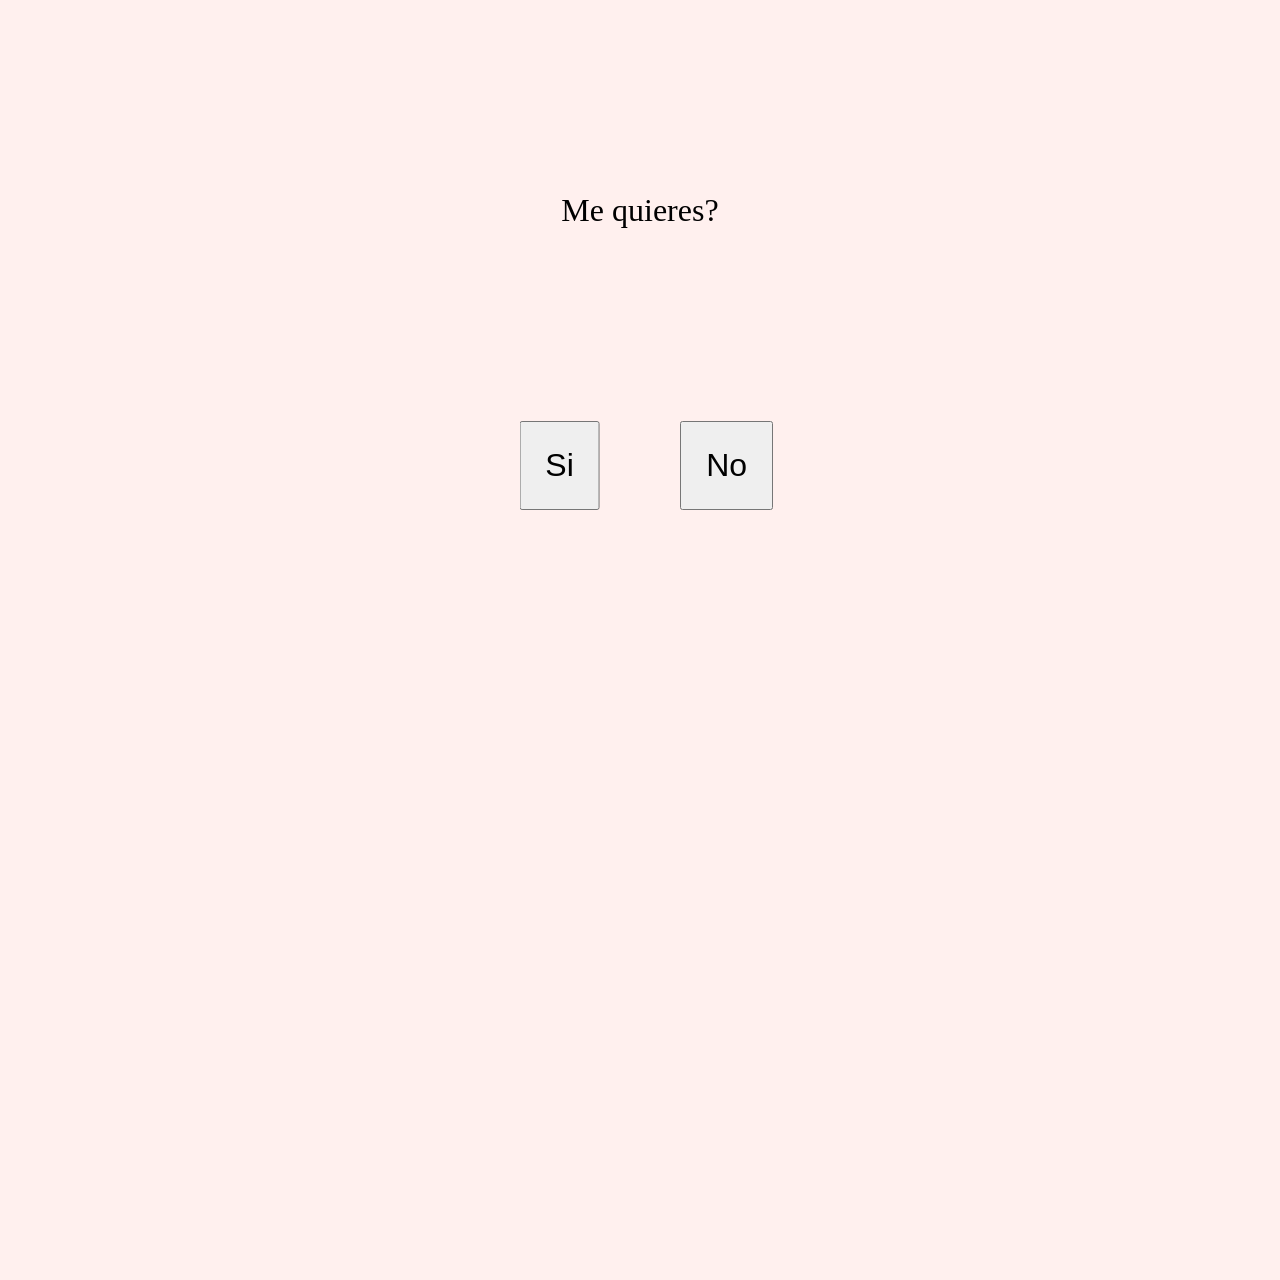
==== index.html @ 9729d96f "Add files via upload" ====
<!DOCTYPE html>
<html lang="en">
<head>
    <meta charset="UTF-8">
    <meta name="viewport" content="width=device-width, initial-scale=1.0">
    <title>Declara</title>
    <link rel="stylesheet" href="estilos.css">
</head>
<body>
    
    <div class="contenedor">
        <p>Me quieres?</p>
        <button id="yesBtn">Si</button>
        <button id="noBtn">No</button>
    </div>

    <script src="index.js"></script>

</body>
</html>
---- estilos.css ----
*{
    margin: 0%;
}
.contenedor{
    background-color: #fff0ee;
    width: 100vw;
    height: 100vw;
    text-align: center;
}

p{
    font-size: xx-large;
    padding: 15%;
}

button{
    font-size: xx-large;
    padding: 0.75em;
}

#yesBtn{
    transform: translate(-100%,0);
}
#noBtn{
    position: absolute;
}
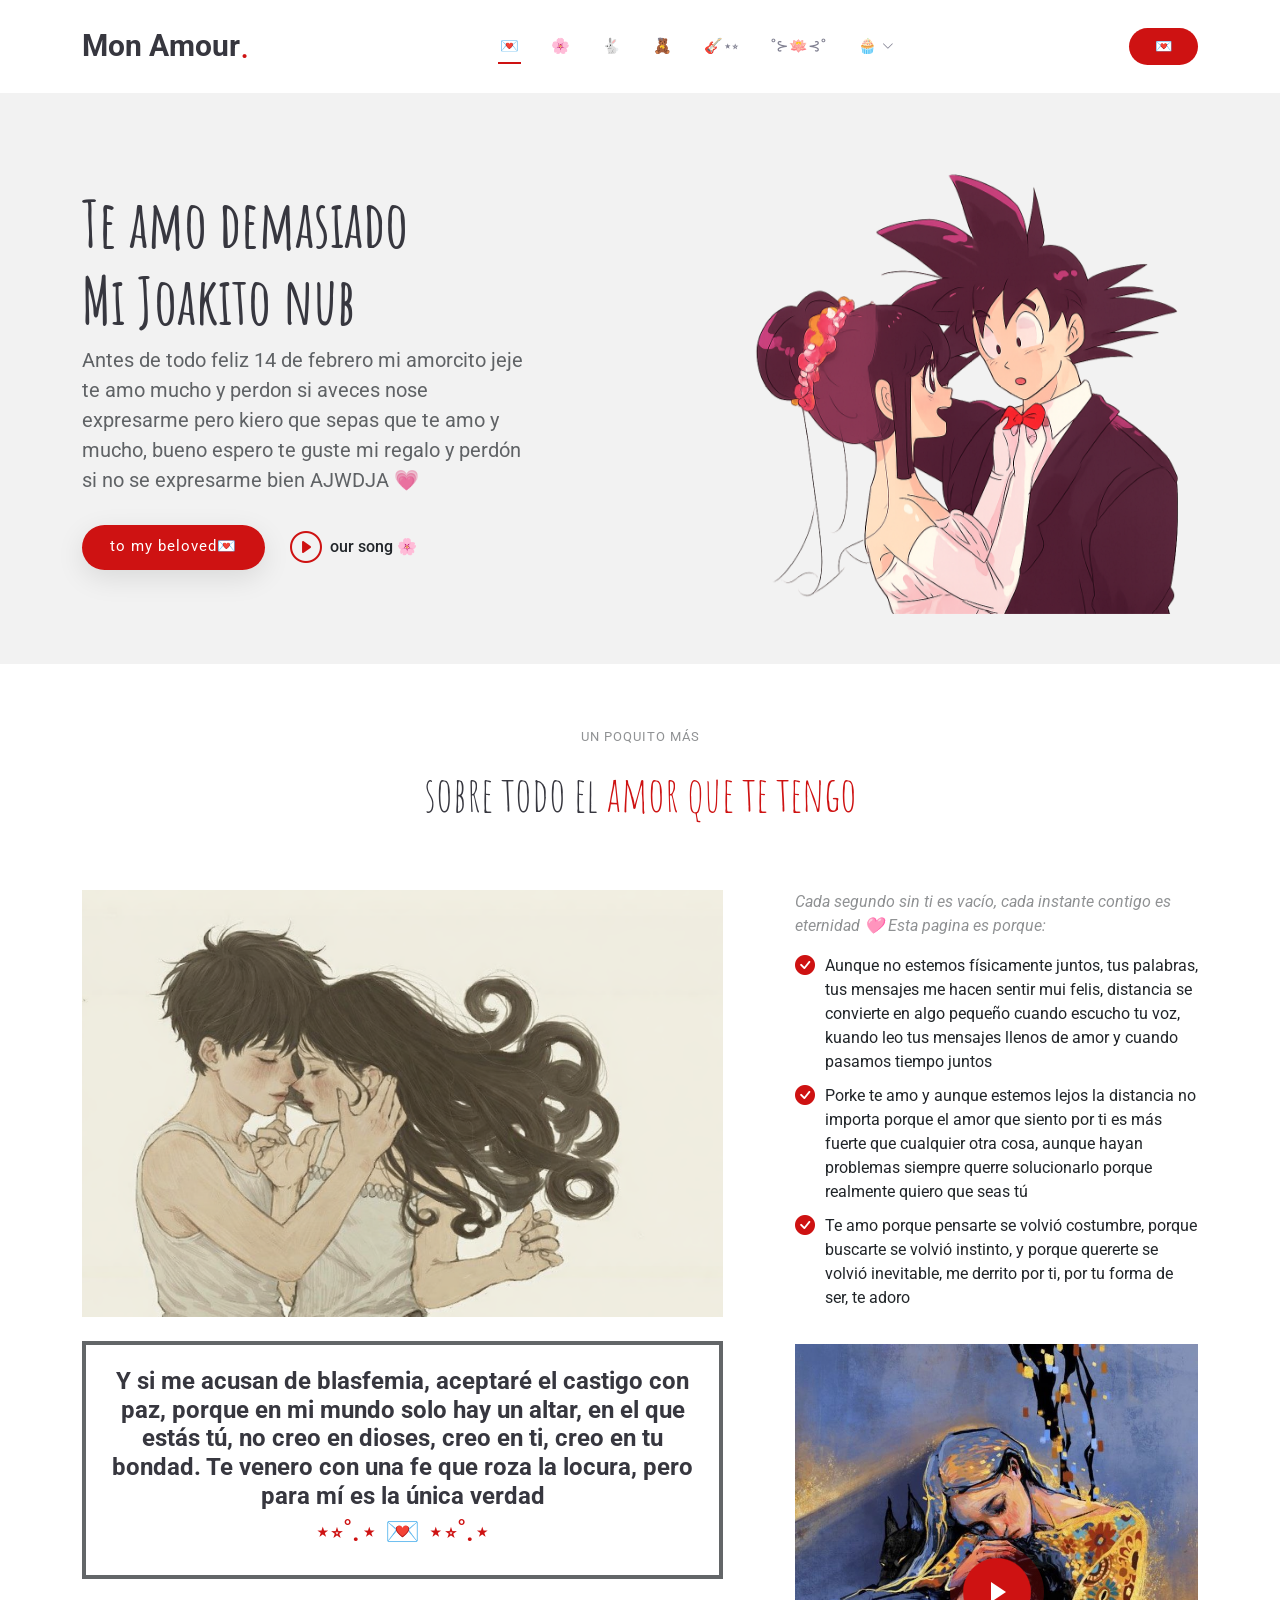
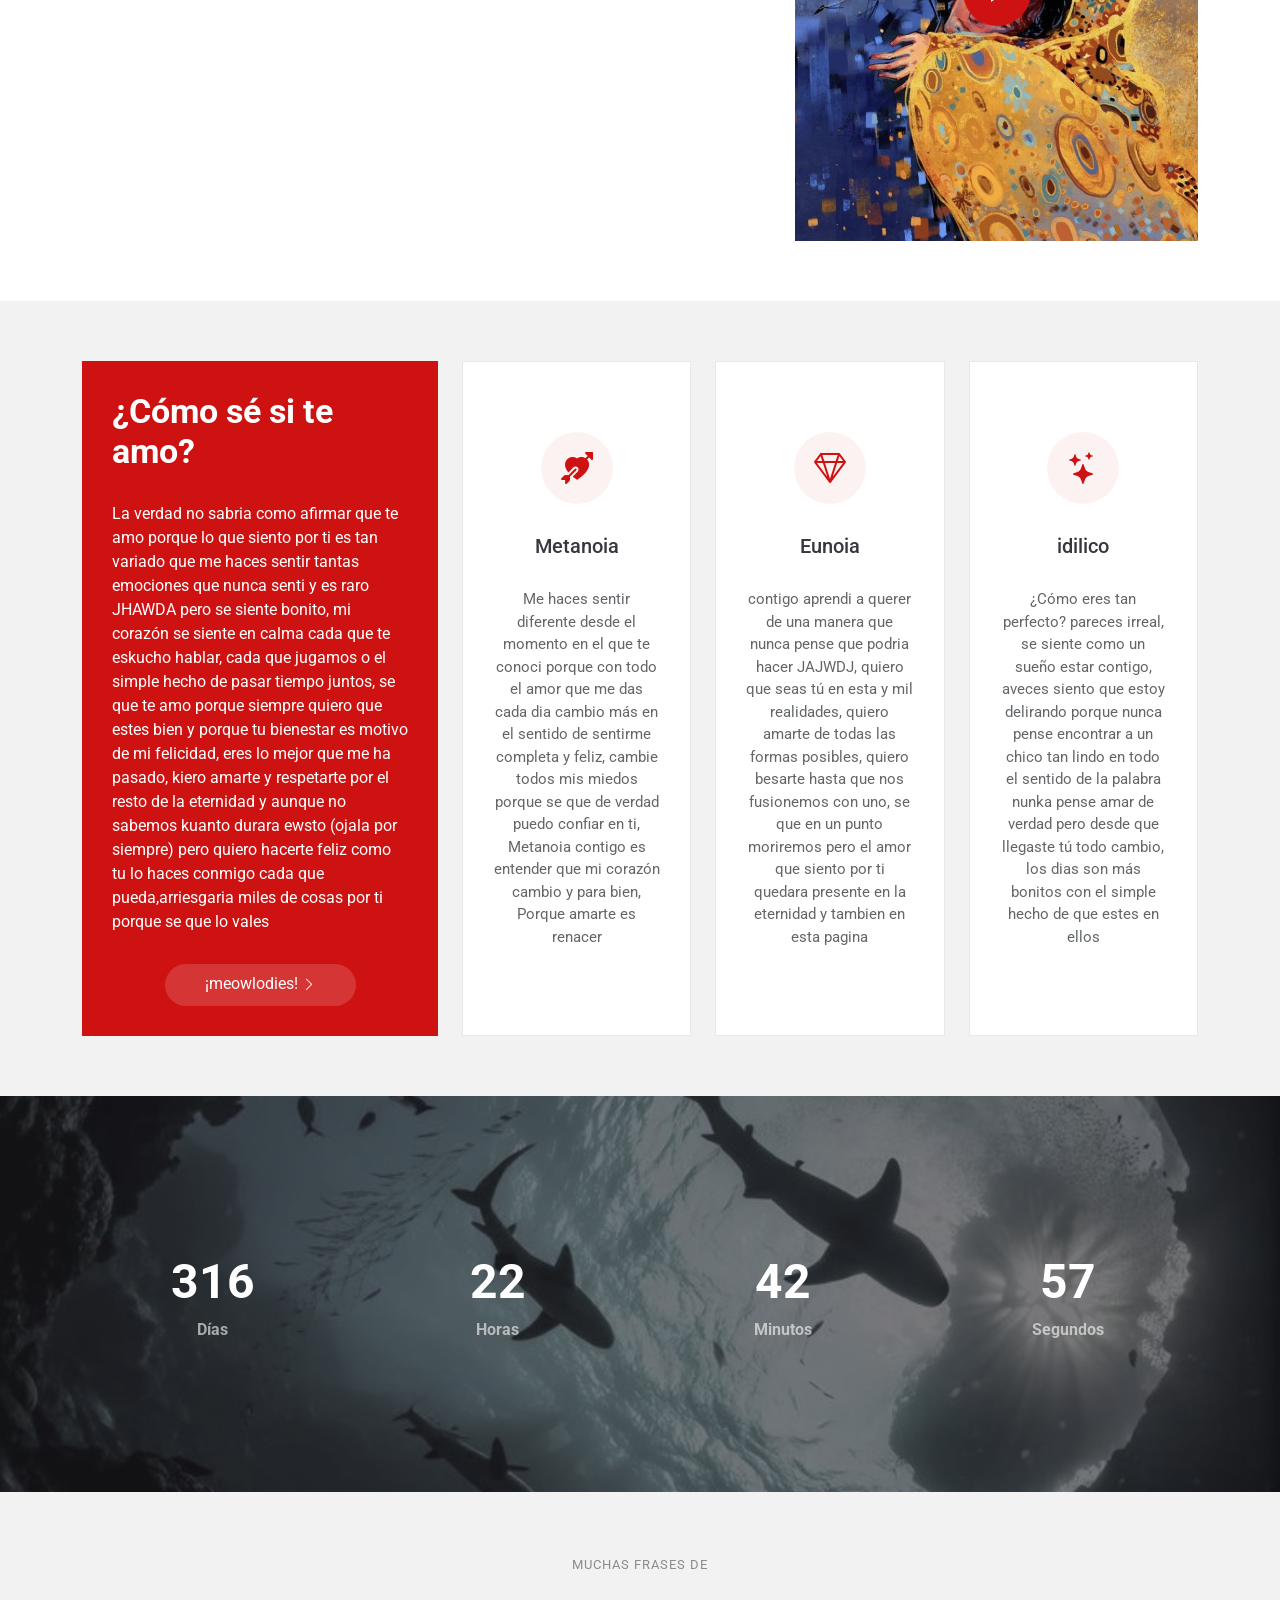
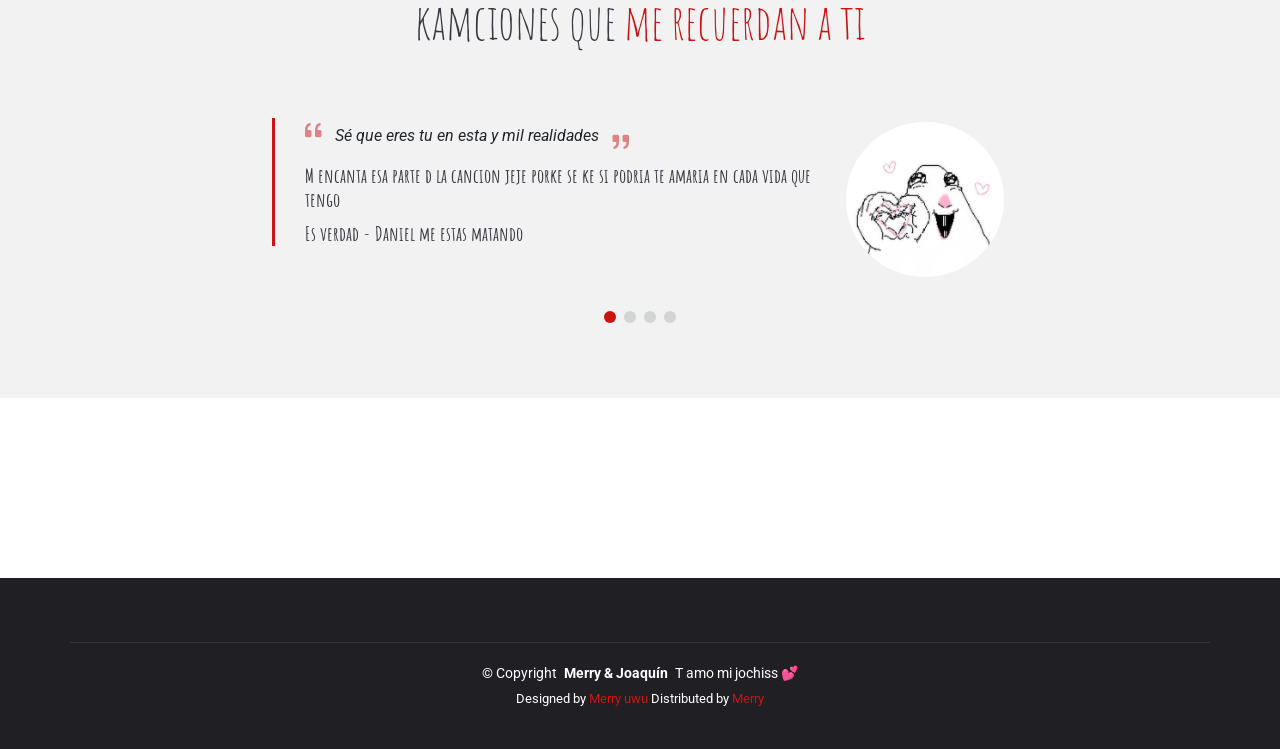
==== commit b5840beb: "Rename index.html.html to index.html" ====
--- a/index.html
+++ b/index.html
@@ -1,20 +1,512 @@
-<!DOCTYPE html>
-<html lang="en">
-<head>
-    <meta charset="UTF-8">
-    <meta name="viewport" content="width=device-width, initial-scale=1.0">
-    <title>Declara</title>
-    <link rel="stylesheet" href="estilos.css">
-</head>
-<body>
-    
-    <div class="contenedor">
-        <p>Me quieres?</p>
-        <button id="yesBtn">Si</button>
-        <button id="noBtn">No</button>
-    </div>
-
-    <script src="index.js"></script>
-
-</body>
-</html>+<!DOCTYPE html>
+<html lang="en">
+
+<head>
+  <meta charset="utf-8">
+  <meta content="width=device-width, initial-scale=1.0" name="viewport">
+  <title> We our love history :3 </title>
+  <meta name="description" content="">
+  <meta name="keywords" content="">
+
+  <!-- Favicons -->
+  <link href="assets/img/favicon.png" rel="icon">
+  <link href="assets/img/apple-touch-icon.png" rel="apple-touch-icon">
+
+  <!-- Fonts -->
+  <link href="https://fonts.googleapis.com" rel="preconnect">
+  <link href="https://fonts.gstatic.com" rel="preconnect" crossorigin>
+  <link href="https://fonts.googleapis.com/css2?family=Roboto:ital,wght@0,100;0,300;0,400;0,500;0,700;0,900;1,100;1,300;1,400;1,500;1,700;1,900&family=Inter:wght@100;200;300;400;500;600;700;800;900&family=Amatic+SC:wght@400;700&display=swap" rel="stylesheet">
+
+  <!-- Vendor CSS Files -->
+  <link href="assets/vendor/bootstrap/css/bootstrap.min.css" rel="stylesheet">
+  <link href="assets/vendor/bootstrap-icons/bootstrap-icons.css" rel="stylesheet">
+  <link href="assets/vendor/aos/aos.css" rel="stylesheet">
+  <link href="assets/vendor/glightbox/css/glightbox.min.css" rel="stylesheet">
+  <link href="assets/vendor/swiper/swiper-bundle.min.css" rel="stylesheet">
+
+  <!-- Main CSS File -->
+  <link href="assets/css/main.css" rel="stylesheet">
+
+</head>
+
+<body class="index-page">
+
+  <header id="header" class="header d-flex align-items-center sticky-top">
+    <div class="container position-relative d-flex align-items-center justify-content-between">
+
+      <a href="index.html" class="logo d-flex align-items-center me-auto me-xl-0">
+        
+        <h1 class="sitename">Mon Amour</h1>
+        <span>.</span>
+      </a>
+
+      <nav id="navmenu" class="navmenu">
+        <ul>
+          <li><a href="#hero" class="active">💌<br></a></li>
+          <li><a href="#about">🌸
+          </a></li>
+          <li><a href="#menu">🐇</a></li>
+          <li><a href="#events">🧸ྀི</a></li>
+          <li><a href="#chefs">🎸⋆⭒</a></li>
+          <li><a href="#gallery">˚⊱🪷⊰˚</a></li>
+          <li class="dropdown"><a href="#"><span>🧁</span> <i class="bi bi-chevron-down toggle-dropdown"></i></a>
+            <ul>
+              
+              <li class="dropdown"><a href="#"><span>Te amo</span> <i class="bi bi-chevron-down toggle-dropdown"></i></a>
+                <ul>
+                  <li><a href="#">Je t'aime</a></li>
+                  <li><a href="#">Ich liebe dich </a></li>
+                  <li><a href="#">i luv u</a></li>
+                  <li><a href="#">Ti amo</a></li>
+                  <li><a href="#">	사랑해</a></li>
+                
+          
+        </ul>
+        <i class="mobile-nav-toggle d-xl-none bi bi-list"></i>
+      </nav>
+
+      <a class="btn-getstarted" 
+   href="https://www.canva.com/design/DAHBDj-_yIk/v9g2vZJjevJDPWXimKAJOQ/view?utm_content=DAHBDj-_yIk&utm_campaign=designshare&utm_medium=link2&utm_source=uniquelinks&utlId=hd960846d90" 
+   target="_blank">
+   💌
+</a>
+
+    </div>
+  </header>
+
+  <main class="main">
+
+    <!-- Hero Section -->
+    <section id="hero" class="hero section light-background">
+
+      <div class="container">
+        <div class="row gy-4 justify-content-center justify-content-lg-between">
+          <div class="col-lg-5 order-2 order-lg-1 d-flex flex-column justify-content-center">
+            <h1 data-aos="fade-up">Te amo demasiado<br>Mi Joakito nub</h1>
+            <p data-aos="fade-up" data-aos-delay="100"> Antes de todo feliz 14 de febrero mi amorcito jeje te amo mucho y perdon si aveces 
+              nose expresarme pero kiero que sepas que te amo y mucho, bueno espero te guste mi regalo y perdón si no se expresarme bien AJWDJA 💗</p>
+            <div class="d-flex" data-aos="fade-up" data-aos-delay="200">
+              <a href="https://www.canva.com/design/DAHBELWsvGw/0u6KFoJ2QHKPb7CMr80EHg/view?utm_content=DAHBELWsvGw&utm_campaign=designshare&utm_medium=link2&utm_source=uniquelinks&utlId=h9de03d7d93" 
+              class="btn-get-started">to my beloved💌</a>
+              <a href="https://www.youtube.com/watch?v=PzS-tVjSMoI" class="glightbox btn-watch-video d-flex align-items-center">
+                <i class="bi bi-play-circle"></i><span>our song 🌸</span></a>
+            </div>
+          </div>
+          <div class="col-lg-5 order-1 order-lg-2 hero-img" data-aos="zoom-out">
+            <img src="assets/img/hero-img.png" class="img-fluid animated" alt="">
+          </div>
+        </div>
+      </div>
+
+    </section><!-- /Hero Section -->
+
+    <!-- About Section -->
+    <section id="about" class="about section">
+
+      <!-- Section Title -->
+      <div class="container section-title" data-aos="fade-up">
+        <h2>Un poquito más<br></h2>
+        <p><span>sobre todo el</span> <span class="description-title">amor que te tengo</span></p>
+      </div><!-- End Section Title -->
+
+      <div class="container">
+
+        <div class="row gy-4">
+          <div class="col-lg-7" data-aos="fade-up" data-aos-delay="100">
+            <img src="assets/img/about.jpg" class="img-fluid mb-4" alt="">
+            <div class="book-a-table">
+              <h3>Y si me acusan de blasfemia, aceptaré el castigo con paz, porque en mi mundo solo hay un altar, 
+                en el que estás tú, no creo en dioses, creo en ti, creo en tu bondad. Te venero con una fe que roza
+                 la locura, pero para mí es la única verdad</h3>               
+              <p>⋆⭒˚.⋆ 💌 ⋆⭒˚.⋆</p>
+            </div>
+          </div>
+          <div class="col-lg-5" data-aos="fade-up" data-aos-delay="250">
+            <div class="content ps-0 ps-lg-5">
+              <p class="fst-italic">
+                Cada segundo sin ti es vacío, cada instante contigo es eternidad 🩷 Esta pagina es porque:
+              </p>
+              <ul>
+                <li><i class="bi bi-check-circle-fill"></i> <span>Aunque no estemos físicamente juntos, tus palabras, tus 
+                  mensajes me hacen sentir mui felis, distancia se convierte en algo pequeño cuando escucho tu voz,
+                   kuando leo tus mensajes llenos de amor y cuando pasamos tiempo juntos </span></li>
+                <li><i class="bi bi-check-circle-fill"></i> <span>Porke te amo y aunque estemos lejos la distancia no importa porque el amor que siento
+                  por ti es más fuerte que cualquier otra cosa, aunque hayan problemas siempre querre solucionarlo porque realmente quiero que seas tú</span></li>
+                <li><i class="bi bi-check-circle-fill"></i> <span> Te amo porque pensarte se volvió costumbre, porque buscarte se volvió instinto,
+                   y porque quererte se volvió inevitable, me derrito por ti, por tu forma de ser, te adoro</span></li>
+              </ul>
+
+
+              <div class="position-relative mt-4">
+                <img src="assets/img/about-2.jpg" class="img-fluid" alt="">
+                <a href="https://www.youtube.com/embed/_YKWaS3HUAc" class="glightbox pulsating-play-btn"></a>
+              </div>
+            </div>
+          </div>
+        </div>
+
+      </div>
+
+    </section><!-- /About Section -->
+
+    <!-- Why Us Section -->
+    <section id="why-us" class="why-us section light-background">
+
+      <div class="container">
+
+        <div class="row gy-4">
+
+          <div class="col-lg-4" data-aos="fade-up" data-aos-delay="100">
+            <div class="why-box">
+              <h3>¿Cómo sé si te amo?</h3>
+              <p>
+                La verdad no sabria como afirmar que te amo porque lo que siento por ti es tan variado que me haces sentir tantas emociones que nunca 
+                senti y es raro JHAWDA pero se siente bonito, mi corazón se siente en calma cada que te eskucho hablar, cada que jugamos o el simple hecho
+                de pasar tiempo juntos, se que te amo porque siempre quiero que estes bien y porque tu bienestar es motivo de mi felicidad, eres lo mejor que
+                me ha pasado, kiero amarte y respetarte por el resto de la eternidad y aunque no sabemos kuanto durara ewsto (ojala por siempre) pero quiero
+                hacerte feliz como tu lo haces conmigo cada que pueda,arriesgaria miles de cosas por ti porque se que lo vales
+              </p>
+              <div class="text-center">
+  <a href="https://open.spotify.com/playlist/7JTodyPuOC0SJUJpk6Oinr?si=8c2cbea75aff45b1&pt=927c32060ab1d3a945c72fba9094b8d1" 
+     class="more-btn" 
+     target="_blank">
+     <span>¡meowlodies!</span> 
+     <i class="bi bi-chevron-right"></i>
+  </a>
+</div>
+            </div>
+          </div><!-- End Why Box -->
+
+          <div class="col-lg-8 d-flex align-items-stretch">
+            <div class="row gy-4" data-aos="fade-up" data-aos-delay="200">
+
+              <div class="col-xl-4">
+                <div class="icon-box d-flex flex-column justify-content-center align-items-center">
+                  <i class="bi bi-arrow-through-heart-fill"></i>
+                  <h4>Metanoia</h4>
+                  <p> Me haces sentir diferente desde el momento en el que te conoci porque con todo el amor que me das cada dia 
+                    cambio más en el sentido de sentirme completa y feliz, cambie todos mis miedos porque se que de verdad puedo
+                    confiar en ti, Metanoia contigo es entender que mi corazón cambio y para bien, Porque amarte es renacer
+                  </p>
+                </div>
+              </div><!-- End Icon Box -->
+
+              <div class="col-xl-4" data-aos="fade-up" data-aos-delay="300">
+                <div class="icon-box d-flex flex-column justify-content-center align-items-center">
+                  <i class="bi bi-gem"></i>
+                  <h4>Eunoia</h4>
+                  <p>contigo aprendi a querer de una manera que nunca pense que podria hacer JAJWDJ, quiero que seas tú en esta y mil 
+                    realidades, quiero amarte de todas las formas posibles, quiero besarte hasta que nos fusionemos con uno,
+                    se que en un punto moriremos pero el amor que siento por ti quedara presente en la eternidad y 
+                    tambien en esta pagina 
+                  </p>
+                </div>
+              </div><!-- End Icon Box -->
+
+              <div class="col-xl-4" data-aos="fade-up" data-aos-delay="400">
+                <div class="icon-box d-flex flex-column justify-content-center align-items-center">
+                  <i class="bi bi-stars"></i>
+                  <h4>idilico</h4>
+                  <p>¿Cómo eres tan perfecto? pareces irreal, se siente como un sueño estar contigo, aveces siento que
+                    estoy delirando porque nunca pense encontrar a un chico tan lindo en todo el sentido de la palabra
+                    nunka pense amar de verdad pero desde que llegaste tú todo cambio, los dias son más bonitos con el simple
+                    hecho de que estes en ellos 
+                  </p> 
+                </div>
+              </div><!-- End Icon Box -->
+
+            </div>
+          </div>
+
+        </div>
+
+      </div>
+
+    </section><!-- /Why Us Section -->
+
+   <!-- Stats Section -->
+<section id="stats" class="stats section dark-background">
+
+  <img src="assets/img/stats-bg.jpg" alt="" data-aos="fade-in">
+
+  <div class="container position-relative" data-aos="fade-up" data-aos-delay="100">
+
+    <div class="row gy-4">
+
+      <div class="col-lg-3 col-md-6">
+        <div class="stats-item text-center w-100 h-100">
+          <span id="days">0</span>
+          <p>Días</p>
+        </div>
+      </div><!-- End Stats Item -->
+
+      <div class="col-lg-3 col-md-6">
+        <div class="stats-item text-center w-100 h-100">
+          <span id="hours">0</span>
+          <p>Horas</p>
+        </div>
+      </div><!-- End Stats Item -->
+
+      <div class="col-lg-3 col-md-6">
+        <div class="stats-item text-center w-100 h-100">
+          <span id="minutes">0</span>
+          <p>Minutos</p>
+        </div>
+      </div><!-- End Stats Item -->
+
+      <div class="col-lg-3 col-md-6">
+        <div class="stats-item text-center w-100 h-100">
+          <span id="seconds">0</span>
+          <p>Segundos</p>
+        </div>
+      </div><!-- End Stats Item -->
+
+    </div>
+  </div>
+</section>
+
+<!-- Script del contador -->
+<script>
+  function updateCounter() {
+    const startDate = new Date("2026-01-23T00:30:00").getTime();
+    const now = new Date().getTime();
+    const diff = now - startDate;
+
+    if (diff < 0) {
+      document.getElementById("days").innerText = 0;
+      document.getElementById("hours").innerText = 0;
+      document.getElementById("minutes").innerText = 0;
+      document.getElementById("seconds").innerText = 0;
+      return;
+    }
+
+    const days = Math.floor(diff / (1000 * 60 * 60 * 24));
+    const hours = Math.floor((diff % (1000 * 60 * 60 * 24)) / (1000 * 60 * 60));
+    const minutes = Math.floor((diff % (1000 * 60 * 60)) / (1000 * 60));
+    const seconds = Math.floor((diff % (1000 * 60)) / 1000);
+
+    document.getElementById("days").innerText = days;
+    document.getElementById("hours").innerText = hours;
+    document.getElementById("minutes").innerText = minutes;
+    document.getElementById("seconds").innerText = seconds;
+  }
+
+  setInterval(updateCounter, 1000);
+  updateCounter();
+</script>
+
+        </div>
+
+      </div>
+
+    </section><!-- /Menu Section -->
+
+    <!-- Testimonials Section -->
+    <section id="testimonials" class="testimonials section light-background">
+
+      <!-- Section Title -->
+      <div class="container section-title" data-aos="fade-up">
+        <h2>muchas frases de</h2>
+        <p>kamciones que<span class="description-title"> me recuerdan a ti</span></p>
+      </div><!-- End Section Title -->
+
+      <div class="container" data-aos="fade-up" data-aos-delay="100">
+
+        <div class="swiper init-swiper">
+          <script type="application/json" class="swiper-config">
+            {
+              "loop": true,
+              "speed": 600,
+              "autoplay": {
+                "delay": 5000
+              },
+              "slidesPerView": "auto",
+              "pagination": {
+                "el": ".swiper-pagination",
+                "type": "bullets",
+                "clickable": true
+              }
+            }
+          </script>
+          <div class="swiper-wrapper">
+
+            <div class="swiper-slide">
+              <div class="testimonial-item">
+                <div class="row gy-4 justify-content-center">
+                  <div class="col-lg-6">
+                    <div class="testimonial-content">
+                      <p>
+                        <i class="bi bi-quote quote-icon-left"></i>
+                        <span> 
+                          Sé que eres tu en esta y mil realidades
+                      </span>
+                        <i class="bi bi-quote quote-icon-right"></i>
+                      </p>
+                      <h3>M encanta esa parte d la cancion jeje porke se ke si podria te amaria en cada vida que tengo</h3>
+                      
+                      <h3>Es verdad - Daniel me estas matando</h3>
+                      
+                      <div class="stars">
+                        
+                      </div>
+                    </div>
+                  </div>
+                  <div class="col-lg-2 text-center">
+                    <img src="assets/img/testimonials/testimonials-1.jpg" class="img-fluid testimonial-img" alt="">
+                  </div>
+                </div>
+              </div>
+            </div><!-- End testimonial item -->
+
+            <div class="swiper-slide">
+              <div class="testimonial-item">
+                <div class="row gy-4 justify-content-center">
+                  <div class="col-lg-6">
+                    <div class="testimonial-content">
+                      <p>
+                        <i class="bi bi-quote quote-icon-left"></i>
+                        <span>Prometo darte todo y regalarte sin reparo, mi corazón</span>
+                        <i class="bi bi-quote quote-icon-right"></i>
+                      </p>
+                      <h3>te regalo i te muestro todo el amor que te tengo de la foma más pura i bonita jeje</h3>
+                      <h3>Quiero ver - Cafe tacvba</h3>
+                      <div class="stars">
+                        
+                      </div>
+                    </div>
+                  </div>
+                  <div class="col-lg-2 text-center">
+                    <img src="assets/img/testimonials/testimonials-2.jpg" class="img-fluid testimonial-img" alt="">
+                  </div>
+                </div>
+              </div>
+            </div><!-- End testimonial item -->
+
+            <div class="swiper-slide">
+              <div class="testimonial-item">
+                <div class="row gy-4 justify-content-center">
+                  <div class="col-lg-6">
+                    <div class="testimonial-content">
+                      <p>
+                        <i class="bi bi-quote quote-icon-left"></i>
+                        <span>Y la distancia no importó y en mi alma siempre supe que eras tú</span>
+                        <i class="bi bi-quote quote-icon-right"></i>
+                      </p>
+                      <h3>Cuando me empezaste a gustar supe que o kontigo m kaso o me dejas en terapia hasta el fin d mis dias JAJAJ</h3>
+
+                      <h3>Birdie - León Laguerri</h3>
+                   
+                      <div class="stars">
+                        
+                      </div>
+                    </div>
+                  </div>
+                  <div class="col-lg-2 text-center">
+                    <img src="assets/img/testimonials/testimonials-3.jpg" class="img-fluid testimonial-img" alt="">
+                  </div>
+                </div>
+              </div>
+            </div><!-- End testimonial item -->
+
+            <div class="swiper-slide">
+              <div class="testimonial-item">
+                <div class="row gy-4 justify-content-center">
+                  <div class="col-lg-6">
+                    <div class="testimonial-content">
+                      <p>
+                        <i class="bi bi-quote quote-icon-left"></i>
+                        <span>Mi razón de vivir es tan solo el quererte y te he de adorar por siempre </span>
+                        <i class="bi bi-quote quote-icon-right"></i>
+                      </p>
+                      <h3>Creo que seria realmente infeliz si vivo sin ti, sin tus ojitos tan vonitos i sin tu amor tan uniko</h3>
+                      
+                      <h3>Besos de fuego - Trio los jaibos</h3> 
+
+
+                      <div class="stars">
+                        
+                      </div>
+                    </div>
+                  </div>
+                  <div class="col-lg-2 text-center">
+                    <img src="assets/img/testimonials/testimonials-4.jpg" class="img-fluid testimonial-img" alt="">
+                  </div>
+                </div>
+              </div>
+            </div><!-- End  item -->
+
+          </div>
+          <div class="swiper-pagination"></div>
+        </div>
+
+      </div>
+
+    </section><!-- Section -->
+
+    
+
+          </div>
+          <div class="swiper-pagination"></div>
+        </div>
+
+      </div>
+
+    </section><!-- /Events Section -->
+
+    <!--  Section -->
+    <section id="chefs" class="chefs section">
+
+      <!-- Section Title -->
+      <div class="container section-title" data-aos="fade-up">
+        
+        </div>
+
+      </div>
+
+    </section><!-- /Book A Table Section -->
+
+
+      </div>
+
+    </section><!-- /Contact Section -->
+
+  </main>
+
+  <footer id="footer" class="footer dark-background">
+
+    
+
+
+    <div class="container copyright text-center mt-4">
+      <p>© <span>Copyright</span> <strong class="px-1 sitename">Merry & Joaquín</strong> <span>T amo mi jochiss 💕</span></p>
+      <div class="credits">
+        <!-- All the links in the footer should remain intact. -->
+        <!-- You can delete the links only if you've purchased the pro version. -->
+        <!-- Licensing information: https://bootstrapmade.com/license/ -->
+        <!-- Purchase the pro version with working PHP/AJAX contact form: [buy-url] -->
+        Designed by <a href="https://youtu.be/hB7CDrVnNCs?si=1dkRXnDl8NmEVgXc">Merry uwu</a> Distributed by <a href="https://youtu.be/hB7CDrVnNCs?si=1dkRXnDl8NmEVgXc">Merry</a>
+      </div>
+    </div>
+
+  </footer>
+
+  <!-- Scroll Top -->
+  <a href="#" id="scroll-top" class="scroll-top d-flex align-items-center justify-content-center"><i class="bi bi-arrow-up-short"></i></a>
+
+  <!-- Preloader -->
+  <div id="preloader"></div>
+
+  <!-- Vendor JS Files -->
+  <script src="assets/vendor/bootstrap/js/bootstrap.bundle.min.js"></script>
+  <script src="assets/vendor/php-email-form/validate.js"></script>
+  <script src="assets/vendor/aos/aos.js"></script>
+  <script src="assets/vendor/glightbox/js/glightbox.min.js"></script>
+  <script src="assets/vendor/purecounter/purecounter_vanilla.js"></script>
+  <script src="assets/vendor/swiper/swiper-bundle.min.js"></script>
+
+  <!-- Main JS File -->
+  <script src="assets/js/main.js"></script>
+
+</body>
+
+</html>
--- a/assets/css/main.css
+++ b/assets/css/main.css
@@ -0,0 +1,1656 @@
+/**
+* Template Name: Yummy
+* Template URL: https://bootstrapmade.com/yummy-bootstrap-restaurant-website-template/
+* Updated: Aug 07 2024 with Bootstrap v5.3.3
+* Author: BootstrapMade.com
+* License: https://bootstrapmade.com/license/
+*/
+
+/*--------------------------------------------------------------
+# Font & Color Variables
+# Help: https://bootstrapmade.com/color-system/
+--------------------------------------------------------------*/
+/* Fonts */
+:root {
+  --default-font: "Roboto",  system-ui, -apple-system, "Segoe UI", Roboto, "Helvetica Neue", Arial, "Noto Sans", "Liberation Sans", sans-serif, "Apple Color Emoji", "Segoe UI Emoji", "Segoe UI Symbol", "Noto Color Emoji";
+  --heading-font: "Amatic SC",  sans-serif;
+  --nav-font: "Inter",  sans-serif;
+}
+
+/* Global Colors - The following color variables are used throughout the website. Updating them here will change the color scheme of the entire website */
+:root { 
+  --background-color: #ffffff; /* Background color for the entire website, including individual sections */
+  --default-color: #212529; /* Default color used for the majority of the text content across the entire website */
+  --heading-color: #37373f; /* Color for headings, subheadings and title throughout the website */
+  --accent-color: #ce1212; /* Accent color that represents your brand on the website. It's used for buttons, links, and other elements that need to stand out */
+  --surface-color: #ffffff; /* The surface color is used as a background of boxed elements within sections, such as cards, icon boxes, or other elements that require a visual separation from the global background. */
+  --contrast-color: #ffffff; /* Contrast color for text, ensuring readability against backgrounds of accent, heading, or default colors. */
+}
+
+/* Nav Menu Colors - The following color variables are used specifically for the navigation menu. They are separate from the global colors to allow for more customization options */
+:root {
+  --nav-color: #7f7f90;  /* The default color of the main navmenu links */
+  --nav-hover-color: #ce1212; /* Applied to main navmenu links when they are hovered over or active */
+  --nav-mobile-background-color: #ffffff; /* Used as the background color for mobile navigation menu */
+  --nav-dropdown-background-color: #ffffff; /* Used as the background color for dropdown items that appear when hovering over primary navigation items */
+  --nav-dropdown-color: #7f7f90; /* Used for navigation links of the dropdown items in the navigation menu. */
+  --nav-dropdown-hover-color: #ce1212; /* Similar to --nav-hover-color, this color is applied to dropdown navigation links when they are hovered over. */
+}
+
+/* Color Presets - These classes override global colors when applied to any section or element, providing reuse of the sam color scheme. */
+
+.light-background {
+  --background-color: #f2f2f2;
+  --surface-color: #ffffff;
+}
+
+.dark-background {
+  --background-color: #1f1f24;
+  --default-color: #ffffff;
+  --heading-color: #ffffff;
+  --surface-color: #37373f;
+  --contrast-color: #ffffff;
+}
+
+/* Smooth scroll */
+:root {
+  scroll-behavior: smooth;
+}
+
+/*--------------------------------------------------------------
+# General Styling & Shared Classes
+--------------------------------------------------------------*/
+body {
+  color: var(--default-color);
+  background-color: var(--background-color);
+  font-family: var(--default-font);
+}
+
+a {
+  color: var(--accent-color);
+  text-decoration: none;
+  transition: 0.3s;
+}
+
+a:hover {
+  color: color-mix(in srgb, var(--accent-color), transparent 25%);
+  text-decoration: none;
+}
+
+h1,
+h2,
+h3,
+h4,
+h5,
+h6 {
+  color: var(--heading-color);
+  font-family: var(--heading-font);
+}
+
+/* Pulsating Play Button
+------------------------------*/
+.pulsating-play-btn {
+  width: 94px;
+  height: 94px;
+  background: radial-gradient(var(--accent-color) 50%, color-mix(in srgb, var(--accent-color), transparent 75%) 52%);
+  border-radius: 50%;
+  display: block;
+  position: relative;
+  overflow: hidden;
+}
+
+.pulsating-play-btn:before {
+  content: "";
+  position: absolute;
+  width: 120px;
+  height: 120px;
+  animation-delay: 0s;
+  animation: pulsate-play-btn 2s;
+  animation-direction: forwards;
+  animation-iteration-count: infinite;
+  animation-timing-function: steps;
+  opacity: 1;
+  border-radius: 50%;
+  border: 5px solid color-mix(in srgb, var(--accent-color), transparent 30%);
+  top: -15%;
+  left: -15%;
+  background: rgba(198, 16, 0, 0);
+}
+
+.pulsating-play-btn:after {
+  content: "";
+  position: absolute;
+  left: 50%;
+  top: 50%;
+  transform: translateX(-40%) translateY(-50%);
+  width: 0;
+  height: 0;
+  border-top: 10px solid transparent;
+  border-bottom: 10px solid transparent;
+  border-left: 15px solid #fff;
+  z-index: 100;
+  transition: all 400ms cubic-bezier(0.55, 0.055, 0.675, 0.19);
+}
+
+.pulsating-play-btn:hover:before {
+  content: "";
+  position: absolute;
+  left: 50%;
+  top: 50%;
+  transform: translateX(-40%) translateY(-50%);
+  width: 0;
+  height: 0;
+  border: none;
+  border-top: 10px solid transparent;
+  border-bottom: 10px solid transparent;
+  border-left: 15px solid #fff;
+  z-index: 200;
+  animation: none;
+  border-radius: 0;
+}
+
+.pulsating-play-btn:hover:after {
+  border-left: 15px solid var(--accent-color);
+  transform: scale(20);
+}
+
+@keyframes pulsate-play-btn {
+  0% {
+    transform: scale(0.6, 0.6);
+    opacity: 1;
+  }
+
+  100% {
+    transform: scale(1, 1);
+    opacity: 0;
+  }
+}
+
+/* PHP Email Form Messages
+------------------------------*/
+.php-email-form .error-message {
+  display: none;
+  background: #df1529;
+  color: #ffffff;
+  text-align: left;
+  padding: 15px;
+  margin-bottom: 24px;
+  font-weight: 600;
+}
+
+.php-email-form .sent-message {
+  display: none;
+  color: #ffffff;
+  background: #059652;
+  text-align: center;
+  padding: 15px;
+  margin-bottom: 24px;
+  font-weight: 600;
+}
+
+.php-email-form .loading {
+  display: none;
+  background: var(--surface-color);
+  text-align: center;
+  padding: 15px;
+  margin-bottom: 24px;
+}
+
+.php-email-form .loading:before {
+  content: "";
+  display: inline-block;
+  border-radius: 50%;
+  width: 24px;
+  height: 24px;
+  margin: 0 10px -6px 0;
+  border: 3px solid var(--accent-color);
+  border-top-color: var(--surface-color);
+  animation: php-email-form-loading 1s linear infinite;
+}
+
+@keyframes php-email-form-loading {
+  0% {
+    transform: rotate(0deg);
+  }
+
+  100% {
+    transform: rotate(360deg);
+  }
+}
+
+/*--------------------------------------------------------------
+# Global Header
+--------------------------------------------------------------*/
+.header {
+  color: var(--default-color);
+  background-color: var(--background-color);
+  padding: 20px 0;
+  transition: all 0.5s;
+  z-index: 997;
+}
+
+.header .logo {
+  line-height: 1;
+}
+
+.header .logo img {
+  max-height: 36px;
+  margin-right: 8px;
+}
+
+.header .logo h1 {
+  font-size: 30px;
+  margin: 0;
+  font-weight: 700;
+  color: var(--heading-color);
+  font-family: var(--default-font);
+}
+
+.header .logo span {
+  color: var(--accent-color);
+  font-size: 36px;
+}
+
+.header .btn-getstarted,
+.header .btn-getstarted:focus {
+  color: var(--contrast-color);
+  background: var(--accent-color);
+  font-size: 14px;
+  padding: 8px 26px;
+  margin: 0;
+  border-radius: 50px;
+  transition: 0.3s;
+}
+
+.header .btn-getstarted:hover,
+.header .btn-getstarted:focus:hover {
+  color: var(--contrast-color);
+  background: color-mix(in srgb, var(--accent-color), transparent 15%);
+}
+
+@media (max-width: 1200px) {
+  .header .logo {
+    order: 1;
+  }
+
+  .header .btn-getstarted {
+    order: 2;
+    margin: 0 15px 0 0;
+    padding: 6px 20px;
+  }
+
+  .header .navmenu {
+    order: 3;
+  }
+}
+
+.scrolled .header {
+  box-shadow: 0px 0 18px rgba(0, 0, 0, 0.1);
+}
+
+/*--------------------------------------------------------------
+# Navigation Menu
+--------------------------------------------------------------*/
+/* Desktop Navigation */
+@media (min-width: 1200px) {
+  .navmenu {
+    padding: 0;
+  }
+
+  .navmenu ul {
+    margin: 0;
+    padding: 0;
+    display: flex;
+    list-style: none;
+    align-items: center;
+  }
+
+  .navmenu li {
+    position: relative;
+  }
+
+  .navmenu>ul>li {
+    white-space: nowrap;
+    padding: 15px 14px;
+  }
+
+  .navmenu>ul>li:last-child {
+    padding-right: 0;
+  }
+
+  .navmenu a,
+  .navmenu a:focus {
+    color: var(--nav-color);
+    font-size: 15px;
+    padding: 0 2px;
+    font-family: var(--nav-font);
+    font-weight: 500;
+    display: flex;
+    align-items: center;
+    justify-content: space-between;
+    white-space: nowrap;
+    transition: 0.3s;
+    position: relative;
+  }
+
+  .navmenu a i,
+  .navmenu a:focus i {
+    font-size: 12px;
+    line-height: 0;
+    margin-left: 5px;
+    transition: 0.3s;
+  }
+
+  .navmenu>ul>li>a:before {
+    content: "";
+    position: absolute;
+    height: 2px;
+    bottom: -6px;
+    left: 0;
+    background-color: var(--nav-hover-color);
+    visibility: hidden;
+    width: 0px;
+    transition: all 0.3s ease-in-out 0s;
+  }
+
+  .navmenu a:hover:before,
+  .navmenu li:hover>a:before,
+  .navmenu .active:before {
+    visibility: visible;
+    width: 100%;
+  }
+
+  .navmenu li:hover>a,
+  .navmenu .active,
+  .navmenu .active:focus {
+    color: color-mix(in srgb, var(--nav-color) 80%, black 50%);
+  }
+
+  .navmenu .dropdown ul {
+    margin: 0;
+    padding: 10px 0;
+    background: var(--nav-dropdown-background-color);
+    display: block;
+    position: absolute;
+    visibility: hidden;
+    left: 14px;
+    top: 130%;
+    opacity: 0;
+    transition: 0.3s;
+    border-radius: 4px;
+    z-index: 99;
+    box-shadow: 0px 0px 30px rgba(0, 0, 0, 0.1);
+  }
+
+  .navmenu .dropdown ul li {
+    min-width: 200px;
+  }
+
+  .navmenu .dropdown ul a {
+    padding: 10px 20px;
+    font-size: 15px;
+    text-transform: none;
+    color: var(--nav-dropdown-color);
+  }
+
+  .navmenu .dropdown ul a i {
+    font-size: 12px;
+  }
+
+  .navmenu .dropdown ul a:hover,
+  .navmenu .dropdown ul .active:hover,
+  .navmenu .dropdown ul li:hover>a {
+    color: var(--nav-dropdown-hover-color);
+  }
+
+  .navmenu .dropdown:hover>ul {
+    opacity: 1;
+    top: 100%;
+    visibility: visible;
+  }
+
+  .navmenu .dropdown .dropdown ul {
+    top: 0;
+    left: -90%;
+    visibility: hidden;
+  }
+
+  .navmenu .dropdown .dropdown:hover>ul {
+    opacity: 1;
+    top: 0;
+    left: -100%;
+    visibility: visible;
+  }
+}
+
+/* Mobile Navigation */
+@media (max-width: 1199px) {
+  .mobile-nav-toggle {
+    color: var(--nav-color);
+    font-size: 28px;
+    line-height: 0;
+    margin-right: 10px;
+    cursor: pointer;
+    transition: color 0.3s;
+  }
+
+  .navmenu {
+    padding: 0;
+    z-index: 9997;
+  }
+
+  .navmenu ul {
+    display: none;
+    list-style: none;
+    position: absolute;
+    inset: 60px 20px 20px 20px;
+    padding: 10px 0;
+    margin: 0;
+    border-radius: 6px;
+    background-color: var(--nav-mobile-background-color);
+    border: 1px solid color-mix(in srgb, var(--default-color), transparent 90%);
+    box-shadow: none;
+    overflow-y: auto;
+    transition: 0.3s;
+    z-index: 9998;
+  }
+
+  .navmenu a,
+  .navmenu a:focus {
+    color: var(--nav-dropdown-color);
+    padding: 10px 20px;
+    font-family: var(--nav-font);
+    font-size: 17px;
+    font-weight: 500;
+    display: flex;
+    align-items: center;
+    justify-content: space-between;
+    white-space: nowrap;
+    transition: 0.3s;
+  }
+
+  .navmenu a i,
+  .navmenu a:focus i {
+    font-size: 12px;
+    line-height: 0;
+    margin-left: 5px;
+    width: 30px;
+    height: 30px;
+    display: flex;
+    align-items: center;
+    justify-content: center;
+    border-radius: 50%;
+    transition: 0.3s;
+    background-color: color-mix(in srgb, var(--accent-color), transparent 90%);
+  }
+
+  .navmenu a i:hover,
+  .navmenu a:focus i:hover {
+    background-color: var(--accent-color);
+    color: var(--contrast-color);
+  }
+
+  .navmenu a:hover,
+  .navmenu .active,
+  .navmenu .active:focus {
+    color: var(--nav-dropdown-hover-color);
+  }
+
+  .navmenu .active i,
+  .navmenu .active:focus i {
+    background-color: var(--accent-color);
+    color: var(--contrast-color);
+    transform: rotate(180deg);
+  }
+
+  .navmenu .dropdown ul {
+    position: static;
+    display: none;
+    z-index: 99;
+    padding: 10px 0;
+    margin: 10px 20px;
+    background-color: var(--nav-dropdown-background-color);
+    transition: all 0.5s ease-in-out;
+  }
+
+  .navmenu .dropdown ul ul {
+    background-color: rgba(33, 37, 41, 0.1);
+  }
+
+  .navmenu .dropdown>.dropdown-active {
+    display: block;
+    background-color: rgba(33, 37, 41, 0.03);
+  }
+
+  .mobile-nav-active {
+    overflow: hidden;
+  }
+
+  .mobile-nav-active .mobile-nav-toggle {
+    color: #fff;
+    position: absolute;
+    font-size: 32px;
+    top: 15px;
+    right: 15px;
+    margin-right: 0;
+    z-index: 9999;
+  }
+
+  .mobile-nav-active .navmenu {
+    position: fixed;
+    overflow: hidden;
+    inset: 0;
+    background: rgba(33, 37, 41, 0.8);
+    transition: 0.3s;
+  }
+
+  .mobile-nav-active .navmenu>ul {
+    display: block;
+  }
+}
+
+/*--------------------------------------------------------------
+# Global Footer
+--------------------------------------------------------------*/
+.footer {
+  --heading-font: var(--default-font);
+  color: var(--default-color);
+  background-color: var(--background-color);
+  font-size: 14px;
+  padding: 40px 0;
+  position: relative;
+}
+
+.footer .icon {
+  color: var(--accent-color);
+  margin-right: 15px;
+  font-size: 24px;
+  line-height: 0;
+}
+
+.footer h4 {
+  font-size: 16px;
+  font-weight: 700;
+  margin-bottom: 15px;
+}
+
+.footer .address p {
+  margin-bottom: 0px;
+}
+
+.footer .social-links a {
+  display: flex;
+  align-items: center;
+  justify-content: center;
+  width: 40px;
+  height: 40px;
+  border-radius: 50%;
+  border: 1px solid color-mix(in srgb, var(--default-color), transparent 50%);
+  font-size: 16px;
+  color: color-mix(in srgb, var(--default-color), transparent 50%);
+  margin-right: 10px;
+  transition: 0.3s;
+}
+
+.footer .social-links a:hover {
+  color: var(--accent-color);
+  border-color: var(--accent-color);
+}
+
+.footer .copyright {
+  padding-top: 20px;
+  border-top: 1px solid color-mix(in srgb, var(--default-color), transparent 90%);
+}
+
+.footer .copyright p {
+  margin-bottom: 0;
+}
+
+.footer .credits {
+  margin-top: 5px;
+  font-size: 13px;
+}
+
+/*--------------------------------------------------------------
+# Preloader
+--------------------------------------------------------------*/
+#preloader {
+  position: fixed;
+  inset: 0;
+  z-index: 9999;
+  overflow: hidden;
+  background-color: var(--background-color);
+  transition: all 0.6s ease-out;
+  width: 100%;
+  height: 100vh;
+}
+
+#preloader:before,
+#preloader:after {
+  content: "";
+  position: absolute;
+  border: 4px solid var(--accent-color);
+  border-radius: 50%;
+  animation: animate-preloader 2s cubic-bezier(0, 0.2, 0.8, 1) infinite;
+}
+
+#preloader:after {
+  animation-delay: -0.5s;
+}
+
+@keyframes animate-preloader {
+  0% {
+    width: 10px;
+    height: 10px;
+    top: calc(50% - 5px);
+    left: calc(50% - 5px);
+    opacity: 1;
+  }
+
+  100% {
+    width: 72px;
+    height: 72px;
+    top: calc(50% - 36px);
+    left: calc(50% - 36px);
+    opacity: 0;
+  }
+}
+
+/*--------------------------------------------------------------
+# Scroll Top Button
+--------------------------------------------------------------*/
+.scroll-top {
+  position: fixed;
+  visibility: hidden;
+  opacity: 0;
+  right: 15px;
+  bottom: -15px;
+  z-index: 99999;
+  background-color: var(--accent-color);
+  width: 44px;
+  height: 44px;
+  border-radius: 50px;
+  transition: all 0.4s;
+}
+
+.scroll-top i {
+  font-size: 24px;
+  color: var(--contrast-color);
+  line-height: 0;
+}
+
+.scroll-top:hover {
+  background-color: color-mix(in srgb, var(--accent-color), transparent 20%);
+  color: var(--contrast-color);
+}
+
+.scroll-top.active {
+  visibility: visible;
+  opacity: 1;
+  bottom: 15px;
+}
+
+/*--------------------------------------------------------------
+# Disable aos animation delay on mobile devices
+--------------------------------------------------------------*/
+@media screen and (max-width: 768px) {
+  [data-aos-delay] {
+    transition-delay: 0 !important;
+  }
+}
+
+/*--------------------------------------------------------------
+# Global Page Titles & Breadcrumbs
+--------------------------------------------------------------*/
+.page-title {
+  --background-color: color-mix(in srgb, var(--default-color), transparent 96%);
+  color: var(--default-color);
+  background-color: var(--background-color);
+  padding: 120px 0;
+  text-align: center;
+  position: relative;
+}
+
+.page-title h1 {
+  font-size: 42px;
+  font-weight: 400;
+  margin-bottom: 10px;
+  font-family: var(--default-font);
+}
+
+.page-title .breadcrumbs ol {
+  display: flex;
+  flex-wrap: wrap;
+  list-style: none;
+  justify-content: center;
+  padding: 0;
+  margin: 0;
+  font-size: 16px;
+  font-weight: 400;
+}
+
+.page-title .breadcrumbs ol li+li {
+  padding-left: 10px;
+}
+
+.page-title .breadcrumbs ol li+li::before {
+  content: "/";
+  display: inline-block;
+  padding-right: 10px;
+  color: color-mix(in srgb, var(--default-color), transparent 70%);
+}
+
+/*--------------------------------------------------------------
+# Global Sections
+--------------------------------------------------------------*/
+section,
+.section {
+  color: var(--default-color);
+  background-color: var(--background-color);
+  padding: 60px 0;
+  scroll-margin-top: 92px;
+  overflow: clip;
+}
+
+@media (max-width: 1199px) {
+
+  section,
+  .section {
+    scroll-margin-top: 56px;
+  }
+}
+
+/*--------------------------------------------------------------
+# Global Section Titles
+--------------------------------------------------------------*/
+.section-title {
+  text-align: center;
+  padding-bottom: 60px;
+  position: relative;
+}
+
+.section-title h2 {
+  font-size: 13px;
+  letter-spacing: 1px;
+  font-weight: 400;
+  padding: 0;
+  margin: 0;
+  color: color-mix(in srgb, var(--default-color), transparent 50%);
+  display: inline-block;
+  text-transform: uppercase;
+  font-family: var(--default-font);
+}
+
+.section-title p {
+  color: var(--heading-color);
+  margin: 10px 0 0 0;
+  font-size: 48px;
+  font-weight: 500;
+  font-family: var(--heading-font);
+}
+
+.section-title p .description-title {
+  color: var(--accent-color);
+}
+
+/*--------------------------------------------------------------
+# Hero Section
+--------------------------------------------------------------*/
+.hero {
+  width: 100%;
+  min-height: 60vh;
+  position: relative;
+  padding: 60px 0;
+  display: flex;
+  align-items: center;
+}
+
+.hero h1 {
+  margin: 0;
+  font-size: 64px;
+  font-weight: 700;
+}
+
+.hero p {
+  color: color-mix(in srgb, var(--default-color), transparent 30%);
+  margin: 5px 0 30px 0;
+  font-size: 20px;
+  font-weight: 400;
+}
+
+.hero .btn-get-started {
+  color: var(--contrast-color);
+  background: var(--accent-color);
+  font-weight: 400;
+  font-size: 15px;
+  letter-spacing: 1px;
+  display: inline-block;
+  padding: 10px 28px 12px 28px;
+  border-radius: 50px;
+  transition: 0.5s;
+  box-shadow: 0 8px 28px rgba(0, 0, 0, 0.1);
+}
+
+.hero .btn-get-started:hover {
+  color: var(--contrast-color);
+  background: color-mix(in srgb, var(--accent-color), transparent 15%);
+  box-shadow: 0 8px 28px rgba(0, 0, 0, 0.1);
+}
+
+.hero .btn-watch-video {
+  font-size: 16px;
+  transition: 0.5s;
+  margin-left: 25px;
+  color: var(--default-color);
+  font-weight: 500;
+}
+
+.hero .btn-watch-video i {
+  color: var(--accent-color);
+  font-size: 32px;
+  transition: 0.3s;
+  line-height: 0;
+  margin-right: 8px;
+}
+
+.hero .btn-watch-video:hover {
+  color: var(--accent-color);
+}
+
+.hero .btn-watch-video:hover i {
+  color: color-mix(in srgb, var(--accent-color), transparent 15%);
+}
+
+.hero .animated {
+  animation: up-down 2s ease-in-out infinite alternate-reverse both;
+}
+
+@media (max-width: 640px) {
+  .hero h1 {
+    font-size: 28px;
+    line-height: 36px;
+  }
+
+  .hero p {
+    font-size: 18px;
+    line-height: 24px;
+    margin-bottom: 30px;
+  }
+
+  .hero .btn-get-started,
+  .hero .btn-watch-video {
+    font-size: 13px;
+  }
+}
+
+@keyframes up-down {
+  0% {
+    transform: translateY(10px);
+  }
+
+  100% {
+    transform: translateY(-10px);
+  }
+}
+
+/*--------------------------------------------------------------
+# About Section
+--------------------------------------------------------------*/
+.about h3 {
+  font-weight: 700;
+  font-size: 28px;
+  margin-bottom: 20px;
+}
+
+.about .book-a-table {
+  text-align: center;
+  border: 4px solid color-mix(in srgb, var(--default-color), transparent 30%);
+  padding: 22px;
+}
+
+.about .book-a-table h3 {
+  font-family: var(--default-font);
+  margin: 0 0 0 0;
+  font-size: 24px;
+}
+
+.about .book-a-table p {
+  color: var(--accent-color);
+  font-weight: 500;
+  font-size: 28px;
+  margin: 0;
+}
+
+.about .fst-italic {
+  color: color-mix(in srgb, var(--default-color), var(--contrast-color) 50%);
+}
+
+.about .content ul {
+  list-style: none;
+  padding: 0;
+}
+
+.about .content ul li {
+  padding: 0 0 10px 30px;
+  position: relative;
+}
+
+.about .content ul i {
+  position: absolute;
+  font-size: 20px;
+  left: 0;
+  top: -3px;
+  color: var(--accent-color);
+}
+
+.about .content p:last-child {
+  margin-bottom: 0;
+}
+
+.about .pulsating-play-btn {
+  position: absolute;
+  left: calc(50% - 47px);
+  top: calc(50% - 47px);
+}
+
+/*--------------------------------------------------------------
+# Why Us Section
+--------------------------------------------------------------*/
+.why-us .why-box {
+  color: var(--contrast-color);
+  background: var(--accent-color);
+  padding: 30px;
+}
+
+.why-us .why-box h3 {
+  color: var(--contrast-color);
+  font-family: var(--default-font);
+  font-weight: 700;
+  font-size: 34px;
+  margin-bottom: 30px;
+}
+
+.why-us .why-box p {
+  margin-bottom: 30px;
+}
+
+.why-us .why-box .more-btn {
+  display: inline-block;
+  background: color-mix(in srgb, var(--contrast-color), transparent 85%);
+  padding: 8px 40px 10px 40px;
+  color: var(--contrast-color);
+  transition: all ease-in-out 0.4s;
+  border-radius: 50px;
+}
+
+.why-us .why-box .more-btn i {
+  font-size: 14px;
+}
+
+.why-us .why-box .more-btn:hover {
+  color: var(--accent-color);
+  background: var(--surface-color);
+}
+
+.why-us .icon-box {
+  background-color: var(--surface-color);
+  text-align: center;
+  padding: 40px 30px;
+  width: 100%;
+  height: 100%;
+  border: 1px solid color-mix(in srgb, var(--default-color), transparent 90%);
+}
+
+.why-us .icon-box i {
+  color: var(--accent-color);
+  font-size: 32px;
+  margin-bottom: 30px;
+  background: color-mix(in srgb, var(--accent-color), transparent 95%);
+  border-radius: 50px;
+  display: flex;
+  align-items: center;
+  justify-content: center;
+  width: 72px;
+  height: 72px;
+  transition: 0.3s;
+}
+
+.why-us .icon-box h4 {
+  font-size: 20px;
+  font-weight: 500;
+  margin: 0 0 30px 0;
+  font-family: var(--default-font);
+}
+
+.why-us .icon-box p {
+  font-size: 15px;
+  color: color-mix(in srgb, var(--default-color), transparent 30%);
+}
+
+.why-us .icon-box:hover i {
+  color: var(--contrast-color);
+  background: var(--accent-color);
+}
+
+/*--------------------------------------------------------------
+# Stats Section
+--------------------------------------------------------------*/
+.stats {
+  position: relative;
+  padding: 120px 0;
+}
+
+.stats img {
+  position: absolute;
+  inset: 0;
+  display: block;
+  width: 100%;
+  height: 100%;
+  object-fit: cover;
+  z-index: 1;
+}
+
+.stats:before {
+  content: "";
+  background: color-mix(in srgb, var(--background-color), transparent 40%);
+  position: absolute;
+  inset: 0;
+  z-index: 2;
+}
+
+.stats .container {
+  position: relative;
+  z-index: 3;
+}
+
+.stats .stats-item {
+  padding: 30px;
+  width: 100%;
+}
+
+.stats .stats-item span {
+  font-size: 48px;
+  display: block;
+  color: var(--default-color);
+  font-weight: 700;
+}
+
+.stats .stats-item p {
+  padding: 0;
+  margin: 0;
+  font-size: 16px;
+  font-weight: 700;
+  color: color-mix(in srgb, var(--default-color), transparent 40%);
+}
+
+/*--------------------------------------------------------------
+# Menu Section
+--------------------------------------------------------------*/
+.menu .nav-tabs {
+  border: 0;
+}
+
+.menu .nav-link {
+  background-color: var(--background-color);
+  color: color-mix(in srgb, var(--default-color), transparent 20%);
+  margin: 0 15px;
+  padding: 10px 5px;
+  transition: 0.3s;
+  border-radius: 0;
+  cursor: pointer;
+  height: 100%;
+  border: 0;
+  border-bottom: 2px solid color-mix(in srgb, var(--default-color), transparent 80%);
+}
+
+@media (max-width: 575px) {
+  .menu .nav-link {
+    margin: 0 10px;
+    padding: 10px 0;
+  }
+}
+
+.menu .nav-link i {
+  padding-right: 15px;
+  font-size: 48px;
+}
+
+.menu .nav-link h4 {
+  font-size: 18px;
+  font-weight: 400;
+  margin: 0;
+  font-family: var(--default-font);
+}
+
+@media (max-width: 575px) {
+  .menu .nav-link h4 {
+    font-size: 16px;
+  }
+}
+
+.menu .nav-link:hover {
+  color: var(--accent-color);
+  border-color: var(--accent-color);
+}
+
+.menu .nav-link.active {
+  background-color: var(--background-color);
+  color: var(--accent-color);
+  border-color: var(--accent-color);
+}
+
+.menu .tab-content .tab-header {
+  padding: 30px 0;
+}
+
+.menu .tab-content .tab-header p {
+  font-size: 14px;
+  text-transform: uppercase;
+  color: color-mix(in srgb, var(--default-color), transparent 20%);
+  margin-bottom: 0;
+}
+
+.menu .tab-content .tab-header h3 {
+  font-size: 48px;
+  font-weight: 700;
+  color: var(--accent-color);
+}
+
+.menu .tab-content .menu-item {
+  text-align-last: center;
+}
+
+.menu .tab-content .menu-item .menu-img {
+  padding: 0 60px;
+  margin-bottom: 15px;
+}
+
+.menu .tab-content .menu-item h4 {
+  font-size: 24px;
+  font-weight: 400;
+  margin-bottom: 5px;
+  font-family: var(--default-font);
+}
+
+.menu .tab-content .menu-item .ingredients {
+  font-family: var(--nav-font);
+  color: color-mix(in srgb, var(--default-color), transparent 50%);
+  margin-bottom: 5px;
+}
+
+.menu .tab-content .menu-item .price {
+  font-size: 24px;
+  font-weight: 700;
+  color: var(--accent-color);
+}
+
+/*--------------------------------------------------------------
+# Testimonials Section
+--------------------------------------------------------------*/
+.testimonials .testimonials-carousel,
+.testimonials .testimonials-slider {
+  overflow: hidden;
+}
+
+.testimonials .testimonial-item .testimonial-content {
+  border-left: 3px solid var(--accent-color);
+  padding-left: 30px;
+}
+
+.testimonials .testimonial-item .testimonial-img {
+  border-radius: 50%;
+  border: 4px solid var(--background-color);
+  margin: 0 auto;
+}
+
+.testimonials .testimonial-item h3 {
+  font-size: 20px;
+  font-weight: bold;
+  margin: 10px 0 5px 0;
+}
+
+.testimonials .testimonial-item h4 {
+  font-size: 14px;
+  color: color-mix(in srgb, var(--default-color), transparent 40%);
+  margin: 0 0 10px 0;
+}
+
+.testimonials .testimonial-item .stars i {
+  color: #ffc107;
+  margin: 0 1px;
+}
+
+.testimonials .testimonial-item .quote-icon-left,
+.testimonials .testimonial-item .quote-icon-right {
+  color: color-mix(in srgb, var(--accent-color), transparent 50%);
+  font-size: 26px;
+  line-height: 0;
+}
+
+.testimonials .testimonial-item .quote-icon-left {
+  display: inline-block;
+  left: -5px;
+  position: relative;
+}
+
+.testimonials .testimonial-item .quote-icon-right {
+  display: inline-block;
+  right: -5px;
+  position: relative;
+  top: 10px;
+  transform: scale(-1, -1);
+}
+
+.testimonials .testimonial-item p {
+  font-style: italic;
+}
+
+.testimonials .swiper-wrapper {
+  height: auto;
+}
+
+.testimonials .swiper-pagination {
+  margin-top: 30px;
+  position: relative;
+}
+
+.testimonials .swiper-pagination .swiper-pagination-bullet {
+  width: 12px;
+  height: 12px;
+  background-color: color-mix(in srgb, var(--default-color), transparent 85%);
+  opacity: 1;
+}
+
+.testimonials .swiper-pagination .swiper-pagination-bullet-active {
+  background-color: var(--accent-color);
+}
+
+/*--------------------------------------------------------------
+# Events Section
+--------------------------------------------------------------*/
+.events .container-fluid {
+  padding: 0;
+}
+
+.events .event-item {
+  background-size: cover;
+  background-position: cente;
+  min-height: 600px;
+  padding: 30px;
+}
+
+@media (max-width: 575px) {
+  .events .event-item {
+    min-height: 500px;
+  }
+}
+
+.events .event-item:before {
+  content: "";
+  background: rgba(0, 0, 0, 0.6);
+  position: absolute;
+  inset: 0;
+}
+
+.events .event-item h3 {
+  font-size: 24px;
+  font-weight: 700;
+  margin-bottom: 5px;
+  color: #ffffff;
+  position: relative;
+}
+
+.events .event-item .price {
+  color: #ffffff;
+  border-bottom: 2px solid var(--accent-color);
+  font-size: 32px;
+  font-weight: 700;
+  margin-bottom: 15px;
+  position: relative;
+}
+
+.events .event-item .description {
+  margin-bottom: 0;
+  color: rgba(255, 255, 255, 0.8);
+  position: relative;
+}
+
+.events .swiper-wrapper {
+  height: auto;
+}
+
+.events .swiper-pagination {
+  margin-top: 20px;
+  position: relative;
+}
+
+.events .swiper-pagination .swiper-pagination-bullet {
+  width: 10px;
+  height: 10px;
+  background-color: color-mix(in srgb, var(--default-color), transparent 85%);
+  opacity: 1;
+}
+
+.events .swiper-pagination .swiper-pagination-bullet-active {
+  background-color: var(--accent-color);
+}
+
+/*--------------------------------------------------------------
+# Chefs Section
+--------------------------------------------------------------*/
+.chefs .team-member {
+  background-color: var(--surface-color);
+  box-shadow: 0px 0 30px rgba(0, 0, 0, 0.1);
+  overflow: hidden;
+  text-align: center;
+  border-radius: 5px;
+  transition: 0.3s;
+}
+
+.chefs .team-member .member-img {
+  position: relative;
+  overflow: hidden;
+}
+
+.chefs .team-member .member-img:after {
+  position: absolute;
+  content: "";
+  left: -1px;
+  right: -1px;
+  bottom: -1px;
+  height: 100%;
+  background-color: var(--surface-color);
+  -webkit-mask: url("../img/team-shape.svg") no-repeat center bottom;
+  mask: url("../img/team-shape.svg") no-repeat center bottom;
+  -webkit-mask-size: contain;
+  mask-size: contain;
+  z-index: 1;
+}
+
+.chefs .team-member .social {
+  position: absolute;
+  right: -100%;
+  top: 30px;
+  opacity: 0;
+  border-radius: 4px;
+  transition: 0.5s;
+  background: color-mix(in srgb, var(--background-color), transparent 60%);
+  z-index: 2;
+}
+
+.chefs .team-member .social a {
+  transition: color 0.3s;
+  color: color-mix(in srgb, var(--default-color), transparent 50%);
+  margin: 15px 12px;
+  display: block;
+  line-height: 0;
+  text-align: center;
+}
+
+.chefs .team-member .social a:hover {
+  color: var(--default-color);
+}
+
+.chefs .team-member .social i {
+  font-size: 18px;
+}
+
+.chefs .team-member .member-info {
+  padding: 10px 15px 20px 15px;
+}
+
+.chefs .team-member .member-info h4 {
+  font-weight: 700;
+  margin-bottom: 5px;
+  font-size: 20px;
+  font-family: var(--default-font);
+}
+
+.chefs .team-member .member-info span {
+  display: block;
+  font-size: 14px;
+  font-weight: 400;
+  color: color-mix(in srgb, var(--default-color), transparent 50%);
+}
+
+.chefs .team-member .member-info p {
+  font-style: italic;
+  font-size: 14px;
+  padding-top: 15px;
+  line-height: 26px;
+  color: color-mix(in srgb, var(--default-color), transparent 30%);
+}
+
+.chefs .team-member:hover {
+  transform: scale(1.08);
+  box-shadow: 0px 0 30px rgba(0, 0, 0, 0.1);
+}
+
+.chefs .team-member:hover .social {
+  right: 8px;
+  opacity: 1;
+}
+
+/*--------------------------------------------------------------
+# Book A Table Section
+--------------------------------------------------------------*/
+.book-a-table .reservation-img {
+  min-height: 500px;
+  background-size: cover;
+  background-position: center;
+}
+
+.book-a-table .reservation-form-bg {
+  background: color-mix(in srgb, var(--default-color), transparent 97%);
+}
+
+.book-a-table .php-email-form {
+  padding: 30px;
+}
+
+@media (max-width: 575px) {
+  .book-a-table .php-email-form {
+    padding: 20px;
+  }
+}
+
+.book-a-table .php-email-form input[type=text],
+.book-a-table .php-email-form input[type=email],
+.book-a-table .php-email-form input[type=number],
+.book-a-table .php-email-form input[type=date],
+.book-a-table .php-email-form input[type=time],
+.book-a-table .php-email-form textarea {
+  font-size: 14px;
+  padding: 10px 15px;
+  box-shadow: none;
+  border-radius: 0;
+  color: var(--default-color);
+  background-color: color-mix(in srgb, var(--background-color), transparent 20%);
+  border-color: color-mix(in srgb, var(--default-color), transparent 80%);
+}
+
+.book-a-table .php-email-form input[type=text]:focus,
+.book-a-table .php-email-form input[type=email]:focus,
+.book-a-table .php-email-form input[type=number]:focus,
+.book-a-table .php-email-form input[type=date]:focus,
+.book-a-table .php-email-form input[type=time]:focus,
+.book-a-table .php-email-form textarea:focus {
+  border-color: var(--accent-color);
+}
+
+.book-a-table .php-email-form input[type=text]::placeholder,
+.book-a-table .php-email-form input[type=email]::placeholder,
+.book-a-table .php-email-form input[type=number]::placeholder,
+.book-a-table .php-email-form input[type=date]::placeholder,
+.book-a-table .php-email-form input[type=time]::placeholder,
+.book-a-table .php-email-form textarea::placeholder {
+  color: color-mix(in srgb, var(--default-color), transparent 70%);
+}
+
+.book-a-table .php-email-form button[type=submit] {
+  color: var(--contrast-color);
+  background: var(--accent-color);
+  border: 0;
+  padding: 14px 60px;
+  transition: 0.4s;
+  border-radius: 4px;
+}
+
+.book-a-table .php-email-form button[type=submit]:hover {
+  background: color-mix(in srgb, var(--accent-color), transparent 20%);
+}
+
+/*--------------------------------------------------------------
+# Gallery Section
+--------------------------------------------------------------*/
+.gallery {
+  overflow: hidden;
+}
+
+.gallery .swiper-wrapper {
+  height: auto;
+}
+
+.gallery .swiper-pagination {
+  margin-top: 20px;
+  position: relative;
+}
+
+.gallery .swiper-pagination .swiper-pagination-bullet {
+  background-color: color-mix(in srgb, var(--default-color), transparent 85%);
+  border: 0;
+  width: 12px;
+  height: 12px;
+  opacity: 1;
+}
+
+.gallery .swiper-pagination .swiper-pagination-bullet-active {
+  background-color: var(--accent-color);
+  opacity: 1;
+}
+
+.gallery .swiper-slide-active {
+  text-align: center;
+}
+
+@media (min-width: 992px) {
+  .gallery .swiper-wrapper {
+    padding: 40px 0;
+  }
+
+  .gallery .swiper-slide-active {
+    background: var(--background-color);
+    border: 6px solid var(--accent-color);
+    padding: 4px;
+    z-index: 1;
+    transform: scale(1.2);
+    transition: none;
+  }
+}
+
+/*--------------------------------------------------------------
+# Contact Section
+--------------------------------------------------------------*/
+.contact .info-item {
+  background-color: var(--surface-color);
+  box-shadow: 0px 0px 20px rgba(0, 0, 0, 0.1);
+  padding: 20px 30px;
+}
+
+.contact .info-item .icon {
+  color: var(--contrast-color);
+  background-color: var(--accent-color);
+  width: 56px;
+  height: 56px;
+  font-size: 24px;
+  display: flex;
+  justify-content: center;
+  align-items: center;
+  transition: all 0.3s ease-in-out;
+  border-radius: 50%;
+  margin-right: 15px;
+}
+
+.contact .info-item h3 {
+  font-size: 20px;
+  font-weight: 700;
+  margin: 0 0 5px 0;
+  font-family: var(--default-font);
+  color: color-mix(in srgb, var(--default-color), transparent 30%);
+}
+
+.contact .info-item p {
+  padding: 0;
+  margin-bottom: 0;
+  font-size: 14px;
+}
+
+.contact .info-item .social-links a {
+  font-size: 24px;
+  display: inline-block;
+  line-height: 1;
+  margin: 4px 6px 0 0;
+  transition: 0.3s;
+  color: color-mix(in srgb, var(--default-color), transparent 50%);
+}
+
+.contact .info-item .social-links a:hover {
+  color: var(--accent-color);
+}
+
+.contact .php-email-form {
+  background-color: var(--surface-color);
+  box-shadow: 0px 0px 20px rgba(0, 0, 0, 0.1);
+  padding: 30px;
+  margin-top: 30px;
+}
+
+@media (max-width: 575px) {
+  .contact .php-email-form {
+    padding: 20px;
+  }
+}
+
+.contact .php-email-form input[type=text],
+.contact .php-email-form input[type=email],
+.contact .php-email-form textarea {
+  color: var(--default-color);
+  background-color: color-mix(in srgb, var(--surface-color), transparent 50%);
+  border-color: color-mix(in srgb, var(--default-color), transparent 80%);
+  font-size: 14px;
+  padding: 10px 15px;
+  box-shadow: none;
+  border-radius: 0;
+}
+
+.contact .php-email-form input[type=text]:focus,
+.contact .php-email-form input[type=email]:focus,
+.contact .php-email-form textarea:focus {
+  border-color: var(--accent-color);
+}
+
+.contact .php-email-form input[type=text]::placeholder,
+.contact .php-email-form input[type=email]::placeholder,
+.contact .php-email-form textarea::placeholder {
+  color: color-mix(in srgb, var(--default-color), transparent 70%);
+}
+
+.contact .php-email-form button[type=submit] {
+  color: var(--contrast-color);
+  background: var(--accent-color);
+  border: 0;
+  padding: 10px 30px;
+  transition: 0.4s;
+  border-radius: 50px;
+}
+
+.contact .php-email-form button[type=submit]:hover {
+  background: color-mix(in srgb, var(--accent-color), transparent 20%);
+}
+
+/*--------------------------------------------------------------
+# Starter Section Section
+--------------------------------------------------------------*/
+.starter-section {
+  /* Add your styles here */
+}
